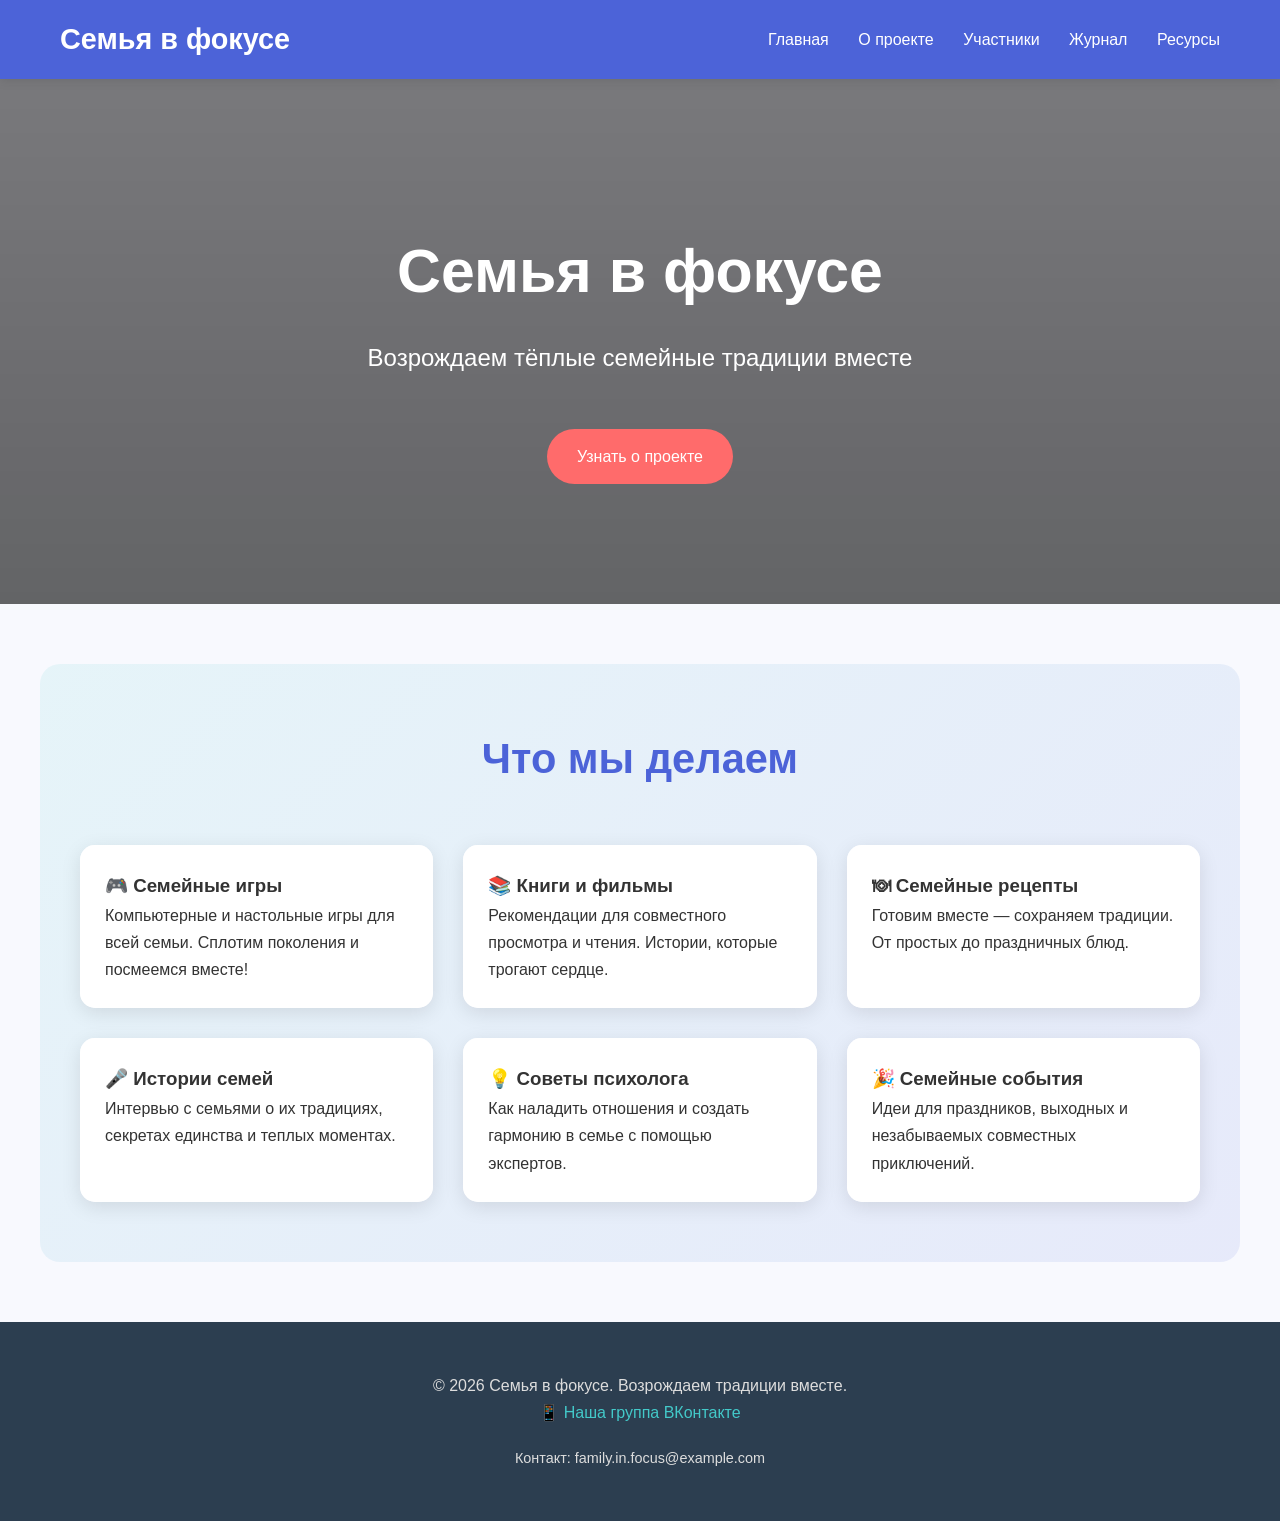
==== site/index.html @ d9b1f160 "main work" ====
<!DOCTYPE html>
<html lang="ru">
<head>
    <meta charset="UTF-8">
    <meta name="viewport" content="width=device-width, initial-scale=1.0">
    <title>Семья в фокусе — Возрождаем традиции</title>
    <style>
        :root {
            --primary: #4C63D8;
            --accent: #FF6B6B;
            --secondary: #43C9C9;
            --light: #F8F9FE;
        }
        * { margin: 0; padding: 0; box-sizing: border-box; }
        body {
            font-family: -apple-system, BlinkMacSystemFont, 'Segoe UI', 'Roboto', 'Oxygen', 'Ubuntu', sans-serif;
            background: var(--light);
            color: #333;
            line-height: 1.7;
        }
        nav {
            background: var(--primary);
            position: fixed;
            width: 100%;
            z-index: 1000;
            box-shadow: 0 2px 10px rgba(0,0,0,0.1);
        }
        .nav-container {
            max-width: 1200px;
            margin: 0 auto;
            padding: 15px 20px;
            display: flex;
            justify-content: space-between;
            align-items: center;
        }
        .logo { font-size: 1.8rem; font-weight: bold; color: white; }
        .menu a {
            color: white;
            text-decoration: none;
            margin-left: 25px;
            font-weight: 500;
        }
        .menu a:hover { color: var(--secondary); }

        header {
            background: linear-gradient(rgba(0,0,0,0.5), rgba(0,0,0,0.6)), url('https://psyfactor.org/lib/i/family9.jpg') center/cover;
            color: white;
            text-align: center;
            padding: 220px 20px 120px;
        }
        h1 { font-size: 3.8rem; margin-bottom: 15px; }
        .subtitle { font-size: 1.5rem; margin-bottom: 30px; }

        section { padding: 90px 20px; max-width: 1200px; margin: 0 auto; }
        .feature-section {
            background: linear-gradient(135deg, rgba(67,201,201,0.1) 0%, rgba(76,99,216,0.1) 100%);
            padding: 60px 40px !important;
            margin: 60px auto !important;
            border-radius: 20px;
            max-width: 1200px !important;
        }
        h2 { text-align: center; font-size: 2.6rem; color: var(--primary); margin-bottom: 50px; }

        .cards {
            display: grid;
            grid-template-columns: repeat(auto-fit, minmax(300px, 1fr));
            gap: 30px;
            width: 100%;
        }
        .card {
            background: white;
            border-radius: 15px;
            overflow: hidden;
            box-shadow: 0 5px 20px rgba(0,0,0,0.1);
            transition: 0.3s;
            display: flex;
            flex-direction: column;
            height: 100%;
            position: relative;
        }
        .card.card-games {
            background: url('https://storage.yandexcloud.net/incrussia-prod/wp-content/uploads/2020/04/Cover_Games.jpg') center/cover, white;
        }
        .card.card-books {
            background: url('https://shkolamoskva.ru/wp-content/uploads/2023/10/photo_5853816485309428212_y.jpg') center/cover, white;
        }
        .card.card-recipes {
            background: url('https://images.unsplash.com/photo-1504674900247-0877df9cc836?auto=format&fit=crop&w=600&q=80') center/cover, white;
        }
        .card.card-family {
            background: url('https://smartuniversity.susu.ru/media/k2/items/cache/839e7eb21f29f9046e9535f886295240_XL.jpg') center/cover, white;
        }
        .card.card-psychology {
            background: url('https://4brain.ru/blog/wp-content/uploads/2021/10/psihologija-psevdonauka-ili-net.png') center/cover, white;
        }
        .card.card-events {
            background: url('https://www.concert-star.ru/wp-content/uploads/2019/11/semeynie-prazdnikics-1024x675.jpg') center/cover, white;
        }
        .card img {
            opacity: 0;
            position: absolute;
            width: 100%;
            height: 100%;
            left: 0;
            top: 0;
            pointer-events: none;
        }
        .card > div {
            position: relative;
            z-index: 2;
            background: rgba(255,255,255,0.85);
            border-radius: 0 0 15px 15px;
        }
        }
        .card:hover { transform: translateY(-10px); box-shadow: 0 8px 30px rgba(0,0,0,0.15); }
        .card img { width: 100%; height: 220px; object-fit: cover; }
        .card div { display: flex; flex-direction: column; flex: 1; }

        footer {
            background: #2C3E50;
            color: #ddd;
            text-align: center;
            padding: 50px 20px;
        }
        .btn {
            background: var(--accent);
            color: white;
            padding: 14px 30px;
            border-radius: 50px;
            text-decoration: none;
            display: inline-block;
            margin-top: 20px;
            transition: 0.3s;
        }
        .btn:hover { background: var(--secondary); }
    </style>
</head>
<body>
    <nav>
        <div class="nav-container">
            <div class="logo">Семья в фокусе</div>
            <div class="menu">
                <a href="index.html">Главная</a>
                <a href="about.html">О проекте</a>
                <a href="team.html">Участники</a>
                <a href="blog.html">Журнал</a>
                <a href="resources.html">Ресурсы</a>
            </div>
        </div>
    </nav>

    <header>
        <h1>Семья в фокусе</h1>
        <p class="subtitle">Возрождаем тёплые семейные традиции вместе</p>
        <a href="about.html" class="btn">Узнать о проекте</a>
    </header>

    <section class="feature-section">
        <h2>Что мы делаем</h2>
        <div class="cards">
            <div class="card card-games">
                <img src="https://images.unsplash.com/photo-1506744038136-46273834b3fb?auto=format&fit=crop&w=600&q=80" alt="Игры">
                <div style="padding:25px;">
                    <h3>🎮 Семейные игры</h3>
                    <p>Компьютерные и настольные игры для всей семьи. Сплотим поколения и посмеемся вместе!</p>
                </div>
            </div>
            <div class="card card-books">
                <img src="https://images.unsplash.com/photo-1519681393784-d120267933ba?auto=format&fit=crop&w=600&q=80" alt="Книги">
                <div style="padding:25px;">
                    <h3>📚 Книги и фильмы</h3>
                    <p>Рекомендации для совместного просмотра и чтения. Истории, которые трогают сердце.</p>
                </div>
            </div>
            <div class="card card-recipes">
                <img src="https://images.unsplash.com/photo-1504674900247-0877df9cc836?auto=format&fit=crop&w=600&q=80" alt="Рецепты">
                <div style="padding:25px;">
                    <h3>🍽 Семейные рецепты</h3>
                    <p>Готовим вместе — сохраняем традиции. От простых до праздничных блюд.</p>
                </div>
            </div>
            <div class="card card-family">
                <img src="https://images.unsplash.com/photo-1519125323398-675f0ddb6308?auto=format&fit=crop&w=600&q=80" alt="Интервью">
                <div style="padding:25px;">
                    <h3>🎤 Истории семей</h3>
                    <p>Интервью с семьями о их традициях, секретах единства и теплых моментах.</p>
                </div>
            </div>
            <div class="card card-psychology">
                <img src="https://images.unsplash.com/photo-1517841905240-472988babdf9?auto=format&fit=crop&w=600&q=80" alt="Советы">
                <div style="padding:25px;">
                    <h3>💡 Советы психолога</h3>
                    <p>Как наладить отношения и создать гармонию в семье с помощью экспертов.</p>
                </div>
            </div>
            <div class="card card-events">
                <img src="https://images.unsplash.com/photo-1464983953574-0892a716854b?auto=format&fit=crop&w=600&q=80" alt="События">
                <div style="padding:25px;">
                    <h3>🎉 Семейные события</h3>
                    <p>Идеи для праздников, выходных и незабываемых совместных приключений.</p>
                </div>
            </div>
        </div>
    </section>

    <footer>
        <p>&copy; 2026 Семья в фокусе. Возрождаем традиции вместе.</p>
        <p><a href="https://vk.com/club233650687" style="color:var(--secondary); text-decoration:none; font-weight:500;">📱 Наша группа ВКонтакте</a></p>
        <p style="margin-top:20px; font-size:0.9rem;">Контакт: family.in.focus@example.com</p>
    </footer>
</body>
</html>
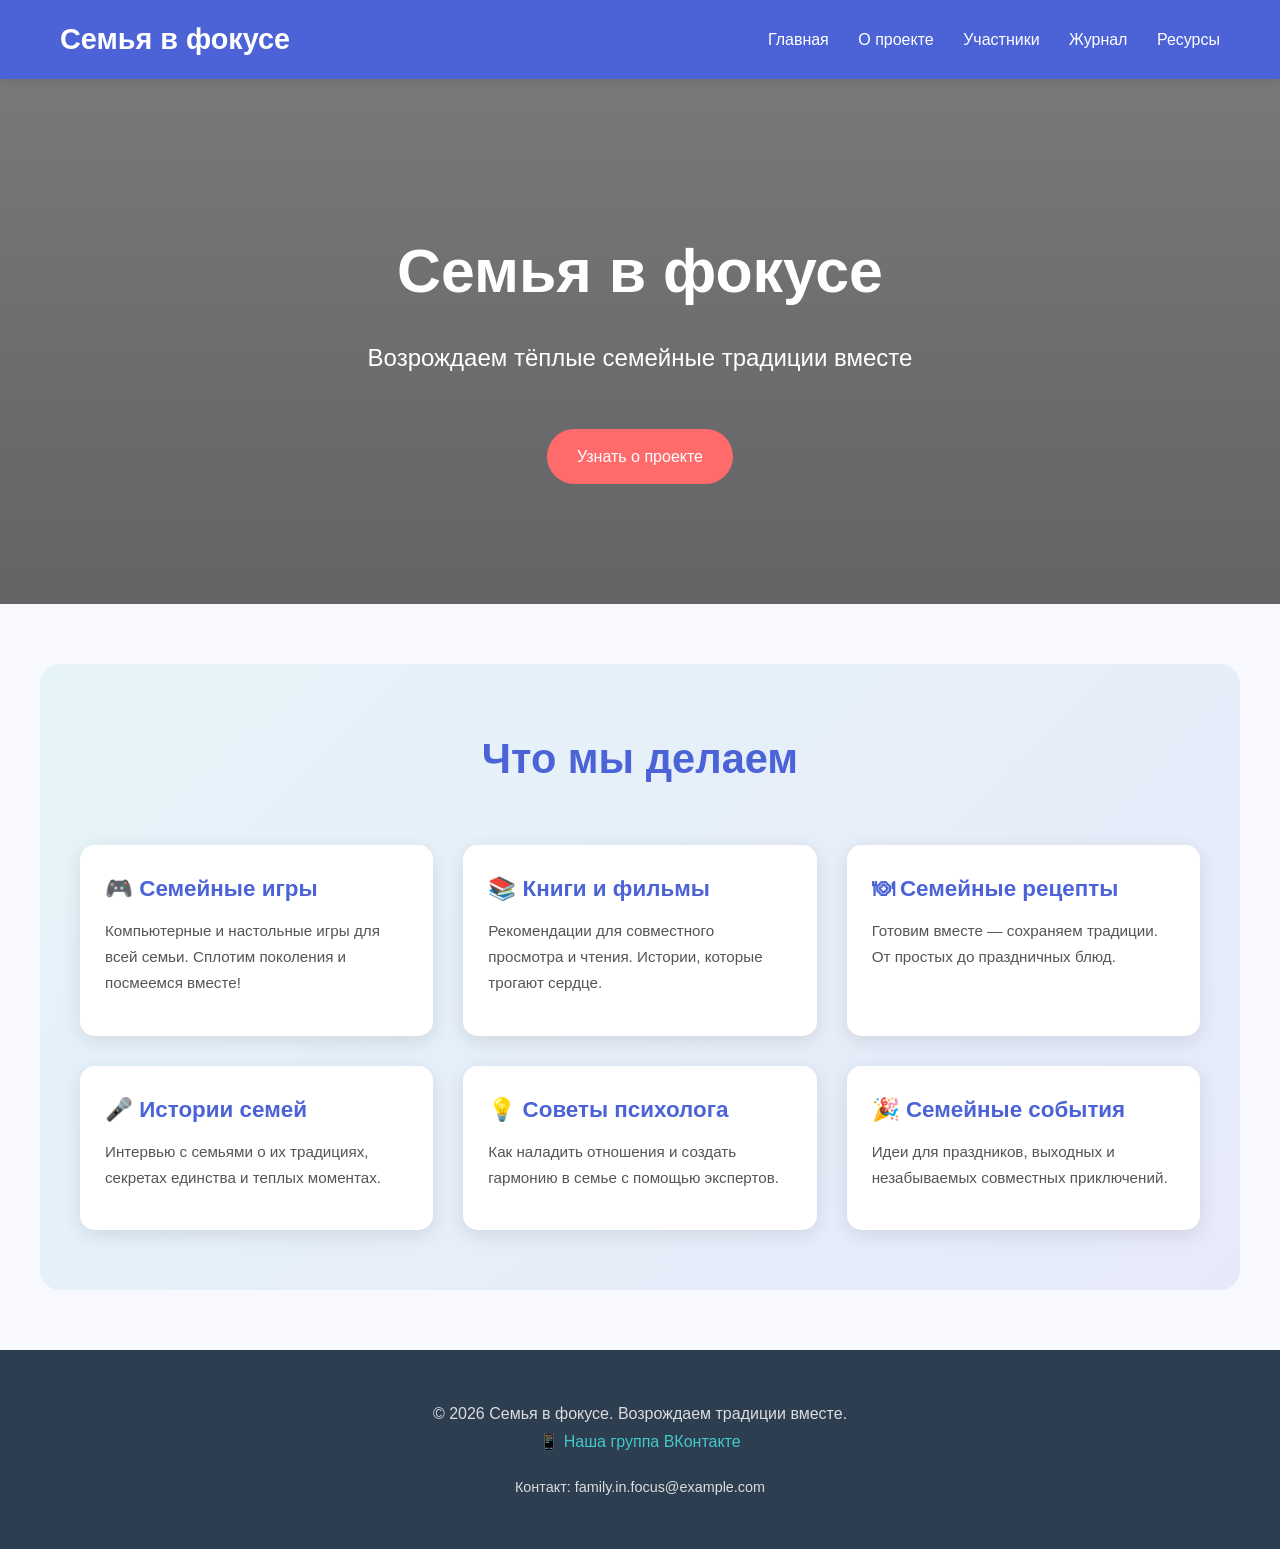
==== commit 4cf01c44: "final work" ====
--- a/site/index.html
+++ b/site/index.html
@@ -4,138 +4,9 @@
     <meta charset="UTF-8">
     <meta name="viewport" content="width=device-width, initial-scale=1.0">
     <title>Семья в фокусе — Возрождаем традиции</title>
-    <style>
-        :root {
-            --primary: #4C63D8;
-            --accent: #FF6B6B;
-            --secondary: #43C9C9;
-            --light: #F8F9FE;
-        }
-        * { margin: 0; padding: 0; box-sizing: border-box; }
-        body {
-            font-family: -apple-system, BlinkMacSystemFont, 'Segoe UI', 'Roboto', 'Oxygen', 'Ubuntu', sans-serif;
-            background: var(--light);
-            color: #333;
-            line-height: 1.7;
-        }
-        nav {
-            background: var(--primary);
-            position: fixed;
-            width: 100%;
-            z-index: 1000;
-            box-shadow: 0 2px 10px rgba(0,0,0,0.1);
-        }
-        .nav-container {
-            max-width: 1200px;
-            margin: 0 auto;
-            padding: 15px 20px;
-            display: flex;
-            justify-content: space-between;
-            align-items: center;
-        }
-        .logo { font-size: 1.8rem; font-weight: bold; color: white; }
-        .menu a {
-            color: white;
-            text-decoration: none;
-            margin-left: 25px;
-            font-weight: 500;
-        }
-        .menu a:hover { color: var(--secondary); }
-
-        header {
-            background: linear-gradient(rgba(0,0,0,0.5), rgba(0,0,0,0.6)), url('https://psyfactor.org/lib/i/family9.jpg') center/cover;
-            color: white;
-            text-align: center;
-            padding: 220px 20px 120px;
-        }
-        h1 { font-size: 3.8rem; margin-bottom: 15px; }
-        .subtitle { font-size: 1.5rem; margin-bottom: 30px; }
-
-        section { padding: 90px 20px; max-width: 1200px; margin: 0 auto; }
-        .feature-section {
-            background: linear-gradient(135deg, rgba(67,201,201,0.1) 0%, rgba(76,99,216,0.1) 100%);
-            padding: 60px 40px !important;
-            margin: 60px auto !important;
-            border-radius: 20px;
-            max-width: 1200px !important;
-        }
-        h2 { text-align: center; font-size: 2.6rem; color: var(--primary); margin-bottom: 50px; }
-
-        .cards {
-            display: grid;
-            grid-template-columns: repeat(auto-fit, minmax(300px, 1fr));
-            gap: 30px;
-            width: 100%;
-        }
-        .card {
-            background: white;
-            border-radius: 15px;
-            overflow: hidden;
-            box-shadow: 0 5px 20px rgba(0,0,0,0.1);
-            transition: 0.3s;
-            display: flex;
-            flex-direction: column;
-            height: 100%;
-            position: relative;
-        }
-        .card.card-games {
-            background: url('https://storage.yandexcloud.net/incrussia-prod/wp-content/uploads/2020/04/Cover_Games.jpg') center/cover, white;
-        }
-        .card.card-books {
-            background: url('https://shkolamoskva.ru/wp-content/uploads/2023/10/photo_5853816485309428212_y.jpg') center/cover, white;
-        }
-        .card.card-recipes {
-            background: url('https://images.unsplash.com/photo-1504674900247-0877df9cc836?auto=format&fit=crop&w=600&q=80') center/cover, white;
-        }
-        .card.card-family {
-            background: url('https://smartuniversity.susu.ru/media/k2/items/cache/839e7eb21f29f9046e9535f886295240_XL.jpg') center/cover, white;
-        }
-        .card.card-psychology {
-            background: url('https://4brain.ru/blog/wp-content/uploads/2021/10/psihologija-psevdonauka-ili-net.png') center/cover, white;
-        }
-        .card.card-events {
-            background: url('https://www.concert-star.ru/wp-content/uploads/2019/11/semeynie-prazdnikics-1024x675.jpg') center/cover, white;
-        }
-        .card img {
-            opacity: 0;
-            position: absolute;
-            width: 100%;
-            height: 100%;
-            left: 0;
-            top: 0;
-            pointer-events: none;
-        }
-        .card > div {
-            position: relative;
-            z-index: 2;
-            background: rgba(255,255,255,0.85);
-            border-radius: 0 0 15px 15px;
-        }
-        }
-        .card:hover { transform: translateY(-10px); box-shadow: 0 8px 30px rgba(0,0,0,0.15); }
-        .card img { width: 100%; height: 220px; object-fit: cover; }
-        .card div { display: flex; flex-direction: column; flex: 1; }
-
-        footer {
-            background: #2C3E50;
-            color: #ddd;
-            text-align: center;
-            padding: 50px 20px;
-        }
-        .btn {
-            background: var(--accent);
-            color: white;
-            padding: 14px 30px;
-            border-radius: 50px;
-            text-decoration: none;
-            display: inline-block;
-            margin-top: 20px;
-            transition: 0.3s;
-        }
-        .btn:hover { background: var(--secondary); }
-    </style>
+    <link rel="stylesheet" href="css/style.css">
 </head>
-<body>
+<body class="page-index">
     <nav>
         <div class="nav-container">
             <div class="logo">Семья в фокусе</div>
@@ -149,7 +20,7 @@
         </div>
     </nav>
 
-    <header>
+    <header class="site-header site-header--index">
         <h1>Семья в фокусе</h1>
         <p class="subtitle">Возрождаем тёплые семейные традиции вместе</p>
         <a href="about.html" class="btn">Узнать о проекте</a>
@@ -160,42 +31,42 @@
         <div class="cards">
             <div class="card card-games">
                 <img src="https://images.unsplash.com/photo-1506744038136-46273834b3fb?auto=format&fit=crop&w=600&q=80" alt="Игры">
-                <div style="padding:25px;">
+                <div>
                     <h3>🎮 Семейные игры</h3>
                     <p>Компьютерные и настольные игры для всей семьи. Сплотим поколения и посмеемся вместе!</p>
                 </div>
             </div>
             <div class="card card-books">
                 <img src="https://images.unsplash.com/photo-1519681393784-d120267933ba?auto=format&fit=crop&w=600&q=80" alt="Книги">
-                <div style="padding:25px;">
+                <div>
                     <h3>📚 Книги и фильмы</h3>
                     <p>Рекомендации для совместного просмотра и чтения. Истории, которые трогают сердце.</p>
                 </div>
             </div>
             <div class="card card-recipes">
                 <img src="https://images.unsplash.com/photo-1504674900247-0877df9cc836?auto=format&fit=crop&w=600&q=80" alt="Рецепты">
-                <div style="padding:25px;">
+                <div>
                     <h3>🍽 Семейные рецепты</h3>
                     <p>Готовим вместе — сохраняем традиции. От простых до праздничных блюд.</p>
                 </div>
             </div>
             <div class="card card-family">
                 <img src="https://images.unsplash.com/photo-1519125323398-675f0ddb6308?auto=format&fit=crop&w=600&q=80" alt="Интервью">
-                <div style="padding:25px;">
+                <div>
                     <h3>🎤 Истории семей</h3>
                     <p>Интервью с семьями о их традициях, секретах единства и теплых моментах.</p>
                 </div>
             </div>
             <div class="card card-psychology">
                 <img src="https://images.unsplash.com/photo-1517841905240-472988babdf9?auto=format&fit=crop&w=600&q=80" alt="Советы">
-                <div style="padding:25px;">
+                <div>
                     <h3>💡 Советы психолога</h3>
                     <p>Как наладить отношения и создать гармонию в семье с помощью экспертов.</p>
                 </div>
             </div>
             <div class="card card-events">
                 <img src="https://images.unsplash.com/photo-1464983953574-0892a716854b?auto=format&fit=crop&w=600&q=80" alt="События">
-                <div style="padding:25px;">
+                <div>
                     <h3>🎉 Семейные события</h3>
                     <p>Идеи для праздников, выходных и незабываемых совместных приключений.</p>
                 </div>
@@ -203,10 +74,11 @@
         </div>
     </section>
 
-    <footer>
-        <p>&copy; 2026 Семья в фокусе. Возрождаем традиции вместе.</p>
-        <p><a href="https://vk.com/club233650687" style="color:var(--secondary); text-decoration:none; font-weight:500;">📱 Наша группа ВКонтакте</a></p>
-        <p style="margin-top:20px; font-size:0.9rem;">Контакт: family.in.focus@example.com</p>
+    <footer class="site-footer">
+        <p>&copy; <span id="footer-year"></span> Семья в фокусе. Возрождаем традиции вместе.</p>
+        <p><a href="https://vk.com/club233650687" class="footer-link-muted">📱 Наша группа ВКонтакте</a></p>
+        <p class="footer-extra">Контакт: family.in.focus@example.com</p>
     </footer>
+    <script src="js/main.js" defer></script>
 </body>
-</html>+</html>
--- a/site/css/style.css
+++ b/site/css/style.css
@@ -0,0 +1,404 @@
+:root {
+    --primary: #4c63d8;
+    --accent: #ff6b6b;
+    --secondary: #43c9c9;
+    --light: #f8f9fe;
+    --footer-bg: #2c3e50;
+    --text: #333;
+    --text-muted: #666;
+}
+
+* {
+    margin: 0;
+    padding: 0;
+    box-sizing: border-box;
+}
+
+body {
+    font-family: -apple-system, BlinkMacSystemFont, "Segoe UI", Roboto, Oxygen, Ubuntu, sans-serif;
+    background: var(--light);
+    color: var(--text);
+    line-height: 1.7;
+}
+
+/* Навигация */
+nav {
+    background: var(--primary);
+    position: fixed;
+    width: 100%;
+    z-index: 1000;
+    box-shadow: 0 2px 10px rgba(0, 0, 0, 0.1);
+}
+
+.nav-container {
+    max-width: 1200px;
+    margin: 0 auto;
+    padding: 15px 20px;
+    display: flex;
+    justify-content: space-between;
+    align-items: center;
+}
+
+.logo {
+    font-size: 1.8rem;
+    font-weight: bold;
+    color: #fff;
+}
+
+.menu a {
+    color: #fff;
+    text-decoration: none;
+    margin-left: 25px;
+    font-weight: 500;
+}
+
+.menu a:hover {
+    color: var(--secondary);
+}
+
+/* Hero / шапка страниц */
+.site-header {
+    background-size: cover;
+    background-position: center;
+    color: #fff;
+    text-align: center;
+    padding: 220px 20px 120px;
+}
+
+.site-header.site-header--index {
+    background-image: linear-gradient(rgba(0, 0, 0, 0.5), rgba(0, 0, 0, 0.6)),
+        url("https://psyfactor.org/lib/i/family9.jpg");
+}
+
+.site-header.site-header--about {
+    background-image: linear-gradient(rgba(0, 0, 0, 0.5), rgba(0, 0, 0, 0.6)),
+        url("https://images.unsplash.com/photo-1542037104857-ffbb0b9155fb?auto=format&fit=crop&w=1920&q=80");
+}
+
+.site-header.site-header--blog {
+    background-image: linear-gradient(rgba(0, 0, 0, 0.5), rgba(0, 0, 0, 0.6)),
+        url("https://images.unsplash.com/photo-1511895426328-dc8714191300?auto=format&fit=crop&w=1920&q=80");
+}
+
+.site-header.site-header--resources {
+    background-image: linear-gradient(rgba(0, 0, 0, 0.5), rgba(0, 0, 0, 0.6)),
+        url("https://images.unsplash.com/photo-1476703993599-0035a21b17a9?auto=format&fit=crop&w=1920&q=80");
+}
+
+.site-header h1 {
+    font-size: 3.8rem;
+    margin-bottom: 15px;
+}
+
+.site-header .subtitle {
+    font-size: 1.5rem;
+    margin-bottom: 30px;
+}
+
+/* Секции */
+section {
+    padding: 90px 20px;
+    max-width: 1200px;
+    margin: 0 auto;
+}
+
+section.section--flush-top {
+    padding-top: 120px;
+}
+
+h2 {
+    text-align: center;
+    font-size: 2.6rem;
+    color: var(--primary);
+    margin-bottom: 50px;
+}
+
+.feature-section {
+    background: linear-gradient(135deg, rgba(67, 201, 201, 0.1) 0%, rgba(76, 99, 216, 0.1) 100%);
+    padding: 60px 40px !important;
+    margin: 60px auto !important;
+    border-radius: 20px;
+    max-width: 1200px !important;
+}
+
+/* Сетки карточек */
+.cards {
+    display: grid;
+    grid-template-columns: repeat(auto-fit, minmax(300px, 1fr));
+    gap: 30px;
+    width: 100%;
+}
+
+.page-team .cards {
+    grid-template-columns: repeat(auto-fit, minmax(320px, 1fr));
+}
+
+.page-blog .cards {
+    grid-template-columns: repeat(auto-fit, minmax(320px, 1fr));
+}
+
+.card {
+    background: #fff;
+    border-radius: 15px;
+    overflow: hidden;
+    box-shadow: 0 5px 20px rgba(0, 0, 0, 0.1);
+    transition: transform 0.3s, box-shadow 0.3s;
+    display: flex;
+    flex-direction: column;
+    height: 100%;
+}
+
+.page-blog .card,
+.page-team .card {
+    height: auto;
+}
+
+.card:hover {
+    transform: translateY(-10px);
+    box-shadow: 0 8px 30px rgba(0, 0, 0, 0.15);
+}
+
+/* Главная: тематические фоны блоков текста поверх карточек */
+.card.card-games,
+.card.card-books,
+.card.card-recipes,
+.card.card-family,
+.card.card-psychology,
+.card.card-events {
+    background-size: cover;
+    background-position: center;
+    position: relative;
+}
+
+.card.card-games {
+    background-image: url("https://storage.yandexcloud.net/incrussia-prod/wp-content/uploads/2020/04/Cover_Games.jpg");
+}
+
+.card.card-books {
+    background-image: url("https://shkolamoskva.ru/wp-content/uploads/2023/10/photo_5853816485309428212_y.jpg");
+}
+
+.card.card-recipes {
+    background-image: url("https://images.unsplash.com/photo-1504674900247-0877df9cc836?auto=format&fit=crop&w=600&q=80");
+}
+
+.card.card-family {
+    background-image: url("https://smartuniversity.susu.ru/media/k2/items/cache/839e7eb21f29f9046e9535f886295240_XL.jpg");
+}
+
+.card.card-psychology {
+    background-image: url("https://4brain.ru/blog/wp-content/uploads/2021/10/psihologija-psevdonauka-ili-net.png");
+}
+
+.card.card-events {
+    background-image: url("https://www.concert-star.ru/wp-content/uploads/2019/11/semeynie-prazdnikics-1024x675.jpg");
+}
+
+.feature-section .card > img {
+    display: none;
+}
+
+.feature-section .card > div {
+    position: relative;
+    z-index: 2;
+    background: rgba(255, 255, 255, 0.88);
+    border-radius: 0 0 15px 15px;
+    flex: 1;
+    padding: 25px;
+}
+
+.card img {
+    width: 100%;
+    height: 220px;
+    object-fit: cover;
+}
+
+.team-intro {
+    background: linear-gradient(135deg, rgba(76, 99, 216, 0.1) 0%, rgba(67, 201, 201, 0.1) 100%);
+    padding: 40px;
+    border-radius: 15px;
+    text-align: center;
+    margin-bottom: 50px;
+    max-width: 900px;
+    margin-left: auto;
+    margin-right: auto;
+}
+
+.team-intro p {
+    font-size: 1.1rem;
+    color: #555;
+    line-height: 1.8;
+}
+
+.card-content {
+    padding: 25px;
+    flex-grow: 1;
+    display: flex;
+    flex-direction: column;
+    justify-content: space-between;
+}
+
+.card h3 {
+    color: var(--primary);
+    margin-bottom: 10px;
+    font-size: 1.4rem;
+}
+
+.card p {
+    margin-bottom: 15px;
+    font-size: 0.95rem;
+    color: #555;
+}
+
+.card small {
+    color: var(--accent);
+    font-weight: 500;
+}
+
+.about-content {
+    background: linear-gradient(135deg, rgba(255, 107, 107, 0.08) 0%, rgba(67, 201, 201, 0.08) 100%);
+    padding: 50px 40px;
+    border-radius: 20px;
+    border-left: 5px solid var(--accent);
+}
+
+.about-content h3 {
+    color: var(--primary);
+    margin-top: 30px;
+    margin-bottom: 15px;
+    font-size: 1.4rem;
+}
+
+.about-grid {
+    display: grid;
+    grid-template-columns: repeat(auto-fit, minmax(250px, 1fr));
+    gap: 25px;
+    margin-top: 40px;
+}
+
+.about-card {
+    background: #fff;
+    border-radius: 15px;
+    box-shadow: 0 4px 15px rgba(0, 0, 0, 0.08);
+    text-align: center;
+    overflow: hidden;
+}
+
+.about-card-text {
+    padding: 20px;
+}
+
+.about-card h4 {
+    color: var(--primary);
+    margin-bottom: 10px;
+    font-size: 1.2rem;
+}
+
+.about-card p {
+    color: var(--text-muted);
+    font-size: 0.95rem;
+}
+
+.resource-grid {
+    display: grid;
+    grid-template-columns: repeat(auto-fit, minmax(300px, 1fr));
+    gap: 25px;
+    margin-top: 40px;
+}
+
+.resource-card {
+    background: #fff;
+    border-radius: 15px;
+    box-shadow: 0 4px 15px rgba(0, 0, 0, 0.08);
+    border-top: 4px solid var(--primary);
+    transition: transform 0.3s, box-shadow 0.3s;
+    overflow: hidden;
+}
+
+.resource-card > img {
+    width: 100%;
+    height: 180px;
+    object-fit: cover;
+    display: block;
+}
+
+.resource-card:hover {
+    transform: translateY(-5px);
+    box-shadow: 0 8px 25px rgba(0, 0, 0, 0.12);
+}
+
+.resource-card-content {
+    padding: 25px;
+}
+
+.resource-card h3 {
+    color: var(--primary);
+    margin-bottom: 15px;
+    font-size: 1.2rem;
+}
+
+.resource-card p {
+    color: var(--text-muted);
+    font-size: 0.95rem;
+    margin-bottom: 15px;
+}
+
+.resource-card a {
+    color: var(--accent);
+    text-decoration: none;
+    font-weight: 600;
+    display: inline-block;
+    transition: color 0.3s;
+}
+
+.resource-card a:hover {
+    color: var(--secondary);
+}
+
+.btn {
+    background: var(--accent);
+    color: #fff;
+    padding: 14px 30px;
+    border-radius: 50px;
+    text-decoration: none;
+    display: inline-block;
+    margin-top: 20px;
+    transition: background 0.3s;
+}
+
+.btn:hover {
+    background: var(--secondary);
+}
+
+footer,
+.site-footer {
+    background: var(--footer-bg);
+    color: #ddd;
+    text-align: center;
+    padding: 50px 20px;
+}
+
+footer a.footer-link-muted,
+.site-footer a.footer-link-muted {
+    color: var(--secondary);
+    text-decoration: none;
+    font-weight: 500;
+}
+
+footer .footer-extra,
+.site-footer .footer-extra {
+    margin-top: 20px;
+    font-size: 0.9rem;
+}
+
+.page-resources footer {
+    margin-top: 50px;
+}
+
+.page-blog footer {
+    margin-top: 50px;
+}
+
+.page-about footer {
+    margin-top: 50px;
+}
